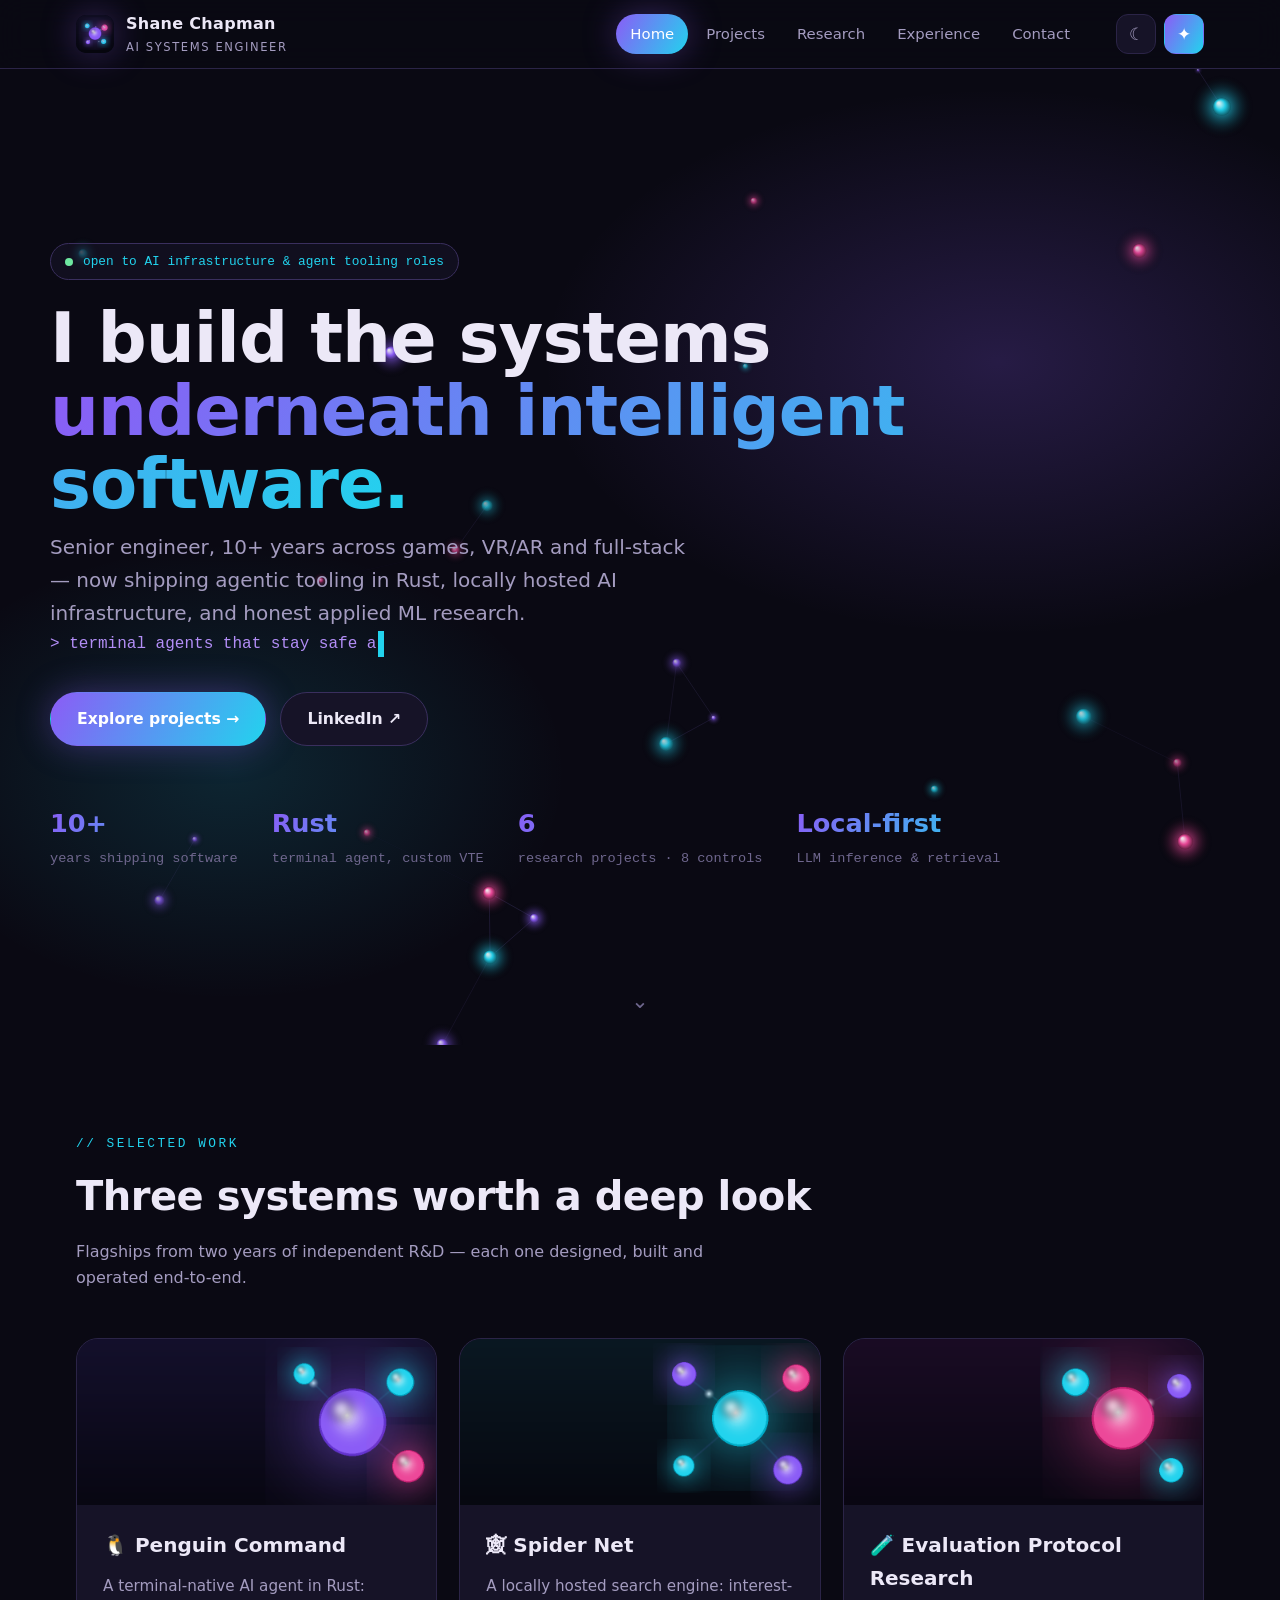
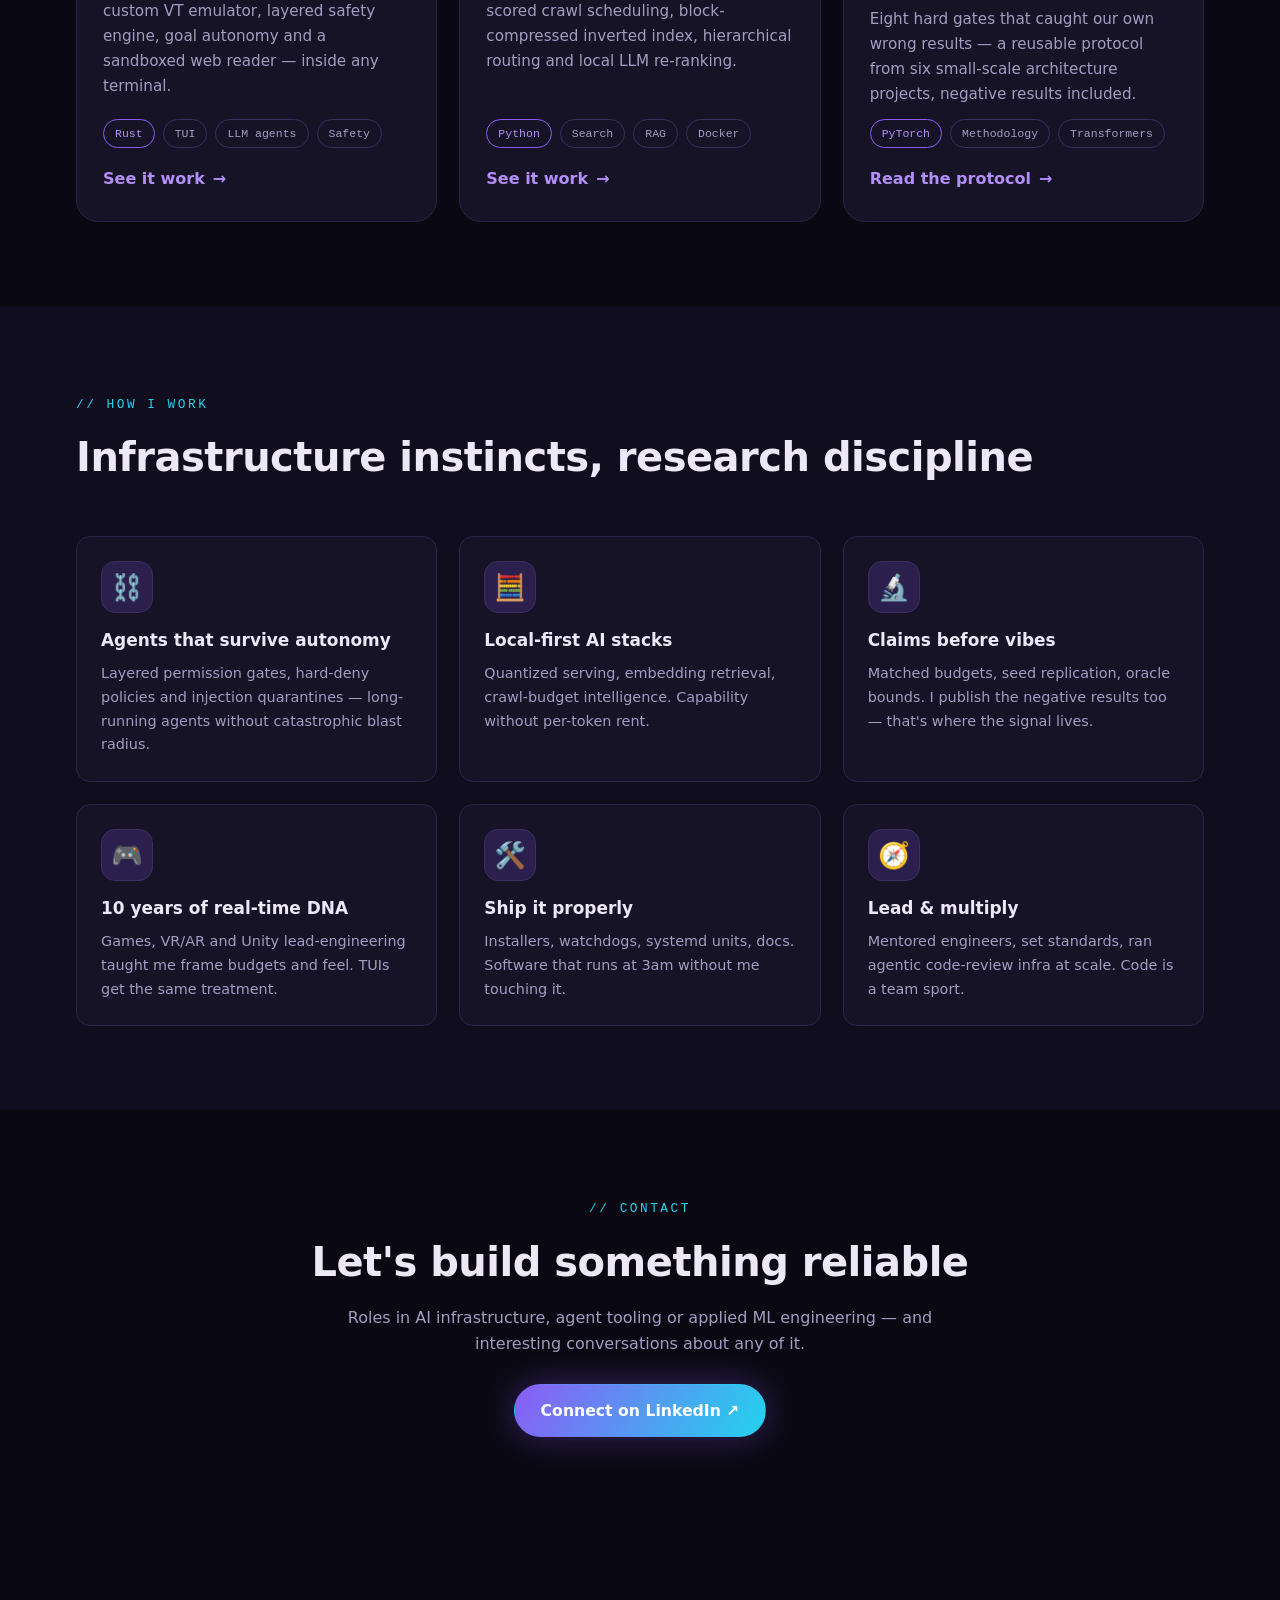
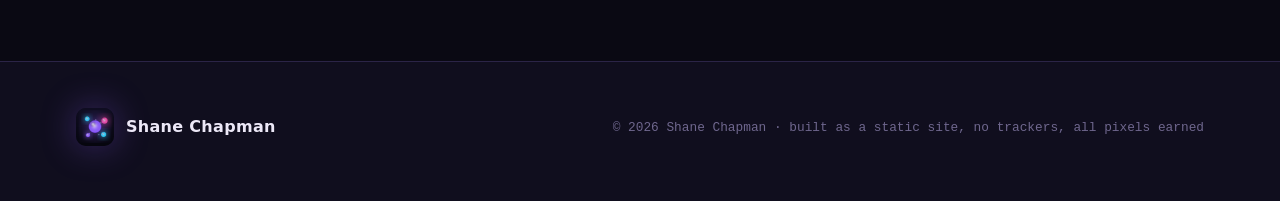
==== index.html @ 0511ca43 "Portfolio site: neuron-web design, demo GIFs, downloadable papers" ====
<!DOCTYPE html>
<html lang="en" data-theme="dark">
<head>
<meta charset="UTF-8">
<meta name="viewport" content="width=device-width, initial-scale=1.0">
<title>Shane Chapman — AI Systems Engineer</title>
<meta name="description" content="Systems engineer at the intersection of infrastructure and applied AI. Terminal agents in Rust, locally hosted search, transformer architecture research.">
<meta property="og:title" content="Shane Chapman — AI Systems Engineer">
<meta property="og:description" content="Agentic tooling · local LLM infrastructure · applied ML research. 10+ years across games, VR/AR, full-stack and ML.">
<meta property="og:image" content="assets/img/og-image.png">
<meta property="og:type" content="website">
<link rel="icon" href="assets/img/favicon-32.png" sizes="32">
<link rel="apple-touch-icon" href="assets/img/favicon-180.png">
<link rel="stylesheet" href="assets/css/style.css">
</head>
<body>
<header class="site-head">
  <nav class="wrap nav" aria-label="Main">
    <a class="brand" href="index.html"><img src="assets/img/logo-master.png" alt="Logo — neuron web"><span>Shane Chapman<small>AI Systems Engineer</small></span></a>
    <button class="icon-btn burger" id="burger" aria-label="Menu">☰</button>
    <div class="nav-links" id="nav-links">
      <a href="index.html" class="active">Home</a>
      <a href="projects/index.html">Projects</a>
      <a href="research.html">Research</a>
      <a href="experience.html">Experience</a>
      <a href="#contact">Contact</a>
    </div>
    <div class="nav-ctrls">
      <button class="icon-btn" id="theme-toggle" aria-label="Toggle light/dark theme"><span class="tip">Switch mode</span></button>
      <button class="icon-btn on" id="motion-toggle" aria-label="Toggle animations" aria-pressed="true">✦<span class="tip">Animations ON — click to disable</span></button>
    </div>
  </nav>
</header>

<section class="hero">
  <canvas id="neural-canvas" aria-hidden="true"></canvas>
  <div class="hero-fallback" aria-hidden="true"></div>
  <div class="wrap hero-inner">
    <span class="kicker"><i class="dot"></i> open to AI infrastructure &amp; agent tooling roles</span>
    <h1 class="hero-title">I build the systems<br><span class="grad-text">underneath intelligent software.</span></h1>
    <p class="hero-sub">Senior engineer, 10+ years across games, VR/AR and full-stack — now shipping agentic tooling in Rust, locally hosted AI infrastructure, and honest applied ML research.</p>
    <p class="typed-wrap">&gt; <span id="typed" data-words='["terminal agents that stay safe autonomously","search engines with crawl-budget intelligence","transformer claims that survive 8 evaluation gates","LLM stacks that run on your own metal"]'></span><i class="cursor-blink">&nbsp;</i></p>
    <div class="hero-ctas">
      <a class="btn primary" href="projects/index.html">Explore projects →</a>
      <a class="btn" href="https://www.linkedin.com/in/shane-chapman-ai" target="_blank" rel="noopener">LinkedIn ↗</a>
    </div>
    <div class="stat-row">
      <div class="stat"><b>10+</b><span>years shipping software</span></div>
      <div class="stat"><b>Rust</b><span>terminal agent, custom VTE</span></div>
      <div class="stat"><b>6</b><span>research projects · 8 controls</span></div>
      <div class="stat"><b>Local-first</b><span>LLM inference &amp; retrieval</span></div>
    </div>
  </div>
  <div class="scroll-hint" aria-hidden="true">⌄</div>
</section>

<section id="featured">
  <div class="wrap">
    <div class="sec-head reveal">
      <span class="eyebrow">// selected work</span>
      <h2>Three systems worth a deep look</h2>
      <p>Flagships from two years of independent R&amp;D — each one designed, built and operated end-to-end.</p>
    </div>
    <div class="grid g3">
      <a class="card reveal" href="projects/penguin-command.html" data-tilt style="color:inherit;text-decoration:none">
        <div class="thumb"><img src="assets/img/card-penguin.png" alt="Penguin Command artwork"></div>
        <div class="body">
          <h3>🐧 Penguin Command</h3>
          <p>A terminal-native AI agent in Rust: custom VT emulator, layered safety engine, goal autonomy and a sandboxed web reader — inside any terminal.</p>
          <div class="chips"><span class="chip hot">Rust</span><span class="chip">TUI</span><span class="chip">LLM agents</span><span class="chip">Safety</span></div>
          <span class="go">See it work <span class="arr">→</span></span>
        </div>
      </a>
      <a class="card reveal d1" href="projects/spider-net.html" data-tilt style="color:inherit;text-decoration:none">
        <div class="thumb"><img src="assets/img/card-spider.png" alt="Spider Net artwork"></div>
        <div class="body">
          <h3>🕸 Spider Net</h3>
          <p>A locally hosted search engine: interest-scored crawl scheduling, block-compressed inverted index, hierarchical routing and local LLM re-ranking.</p>
          <div class="chips"><span class="chip hot">Python</span><span class="chip">Search</span><span class="chip">RAG</span><span class="chip">Docker</span></div>
          <span class="go">See it work <span class="arr">→</span></span>
        </div>
      </a>
      <a class="card reveal d2" href="research.html" data-tilt style="color:inherit;text-decoration:none">
        <div class="thumb"><img src="assets/img/card-research.png" alt="Research artwork"></div>
        <div class="body">
          <h3>🧪 Evaluation Protocol Research</h3>
          <p>Eight hard gates that caught our own wrong results — a reusable protocol from six small-scale architecture projects, negative results included.</p>
          <div class="chips"><span class="chip hot">PyTorch</span><span class="chip">Methodology</span><span class="chip">Transformers</span></div>
          <span class="go">Read the protocol <span class="arr">→</span></span>
        </div>
      </a>
    </div>
  </div>
</section>

<section id="craft" style="background:var(--bg2)">
  <div class="wrap">
    <div class="sec-head reveal">
      <span class="eyebrow">// how I work</span>
      <h2>Infrastructure instincts, research discipline</h2>
    </div>
    <div class="grid g3">
      <div class="feat reveal"><div class="ic">⛓️</div><h3>Agents that survive autonomy</h3><p>Layered permission gates, hard-deny policies and injection quarantines — long-running agents without catastrophic blast radius.</p></div>
      <div class="feat reveal d1"><div class="ic">🧮</div><h3>Local-first AI stacks</h3><p>Quantized serving, embedding retrieval, crawl-budget intelligence. Capability without per-token rent.</p></div>
      <div class="feat reveal d2"><div class="ic">🔬</div><h3>Claims before vibes</h3><p>Matched budgets, seed replication, oracle bounds. I publish the negative results too — that's where the signal lives.</p></div>
      <div class="feat reveal"><div class="ic">🎮</div><h3>10 years of real-time DNA</h3><p>Games, VR/AR and Unity lead-engineering taught me frame budgets and feel. TUIs get the same treatment.</p></div>
      <div class="feat reveal d1"><div class="ic">🛠️</div><h3>Ship it properly</h3><p>Installers, watchdogs, systemd units, docs. Software that runs at 3am without me touching it.</p></div>
      <div class="feat reveal d2"><div class="ic">🧭</div><h3>Lead &amp; multiply</h3><p>Mentored engineers, set standards, ran agentic code-review infra at scale. Code is a team sport.</p></div>
    </div>
  </div>
</section>

<section id="contact">
  <div class="wrap" style="text-align:center;padding-bottom:100px">
    <div class="sec-head reveal" style="margin-bottom:26px">
      <span class="eyebrow">// contact</span>
      <h2>Let's build something reliable</h2>
      <p style="margin-left:auto;margin-right:auto">Roles in AI infrastructure, agent tooling or applied ML engineering — and interesting conversations about any of it.</p>
    </div>
    <a class="btn primary reveal d1" href="https://www.linkedin.com/in/shane-chapman-ai" target="_blank" rel="noopener">Connect on LinkedIn ↗</a>
  </div>
</section>

<footer class="site-foot">
  <div class="wrap foot-grid">
    <a class="brand" href="index.html"><img src="assets/img/logo-master.png" alt="" width="30" height="30"><span>Shane Chapman</span></a>
    <span class="mono">© <span data-year></span> Shane Chapman · built as a static site, no trackers, all pixels earned</span>
  </div>
</footer>

<script src="assets/js/neural.js"></script>
<script src="assets/js/main.js"></script>
</body>
</html>
---- assets/css/style.css ----
/* ============ Shane Chapman — portfolio design system ============ */
:root{
  --bg:#0a0913; --bg2:#100e1e; --panel:#161327; --panel2:#1d1834;
  --line:#2b2447; --line2:#3a2f5e;
  --ink:#ece8f7; --ink-dim:#a49cc0; --ink-faint:#6f678e;
  --violet:#8b5cf6; --violet-2:#b38ef7; --cyan:#22d3ee; --pink:#ec4899;
  --green:#6ee7a0; --yellow:#f5d76e; --red:#ff7b72;
  --grad:linear-gradient(120deg,var(--violet),var(--cyan));
  --shadow:0 18px 50px -18px rgba(8,4,24,.9);
  --glow:0 0 34px rgba(139,92,246,.35);
  --r-lg:22px; --r-md:14px; --r-sm:9px;
  --nav-h:68px;
  --font-ui:"Segoe UI Variable Display","Segoe UI",system-ui,-apple-system,"Noto Sans",sans-serif;
  --font-mono:"Hack","Adwaita Mono",ui-monospace,"Cascadia Mono",monospace;
}
[data-theme="light"]{
  --bg:#f4f2fb; --bg2:#ece8f9; --panel:#ffffff; --panel2:#f3f0fc;
  --line:#ddd6ef; --line2:#c9bfe8;
  --ink:#1d1733; --ink-dim:#5a5178; --ink-faint:#8b82ab;
  --shadow:0 18px 44px -20px rgba(60,30,120,.28);
}
*{box-sizing:border-box;margin:0;padding:0}
html{scroll-behavior:smooth}
body{background:var(--bg);color:var(--ink);font-family:var(--font-ui);line-height:1.65;overflow-x:hidden}
::selection{background:var(--violet);color:#fff}
a{color:var(--violet-2);text-decoration:none}
a:hover{text-decoration:underline}
img{max-width:100%;display:block}
code,pre,.mono{font-family:var(--font-mono)}
.wrap{max-width:1180px;margin:0 auto;padding:0 26px}

/* ---------- header ---------- */
.site-head{position:sticky;top:0;z-index:50;backdrop-filter:blur(14px);
  background:color-mix(in srgb,var(--bg) 78%,transparent);border-bottom:1px solid var(--line)}
.nav{display:flex;align-items:center;gap:22px;height:var(--nav-h)}
.brand{display:flex;align-items:center;gap:12px;font-weight:700;color:var(--ink);letter-spacing:.3px}
.brand:hover{text-decoration:none}
.brand img{width:38px;height:38px;border-radius:10px;box-shadow:var(--glow)}
.brand small{display:block;font-weight:400;font-size:.72rem;color:var(--ink-dim);letter-spacing:1.6px;text-transform:uppercase}
.nav-links{display:flex;gap:4px;margin-left:auto;align-items:center}
.nav-links a{color:var(--ink-dim);padding:8px 14px;border-radius:999px;font-size:.93rem;font-weight:500;transition:.2s}
.nav-links a:hover{color:var(--ink);background:var(--panel2);text-decoration:none}
.nav-links a.active{color:#fff;background:var(--grad);box-shadow:var(--glow)}
[data-theme="light"] .nav-links a.active{color:#fff}
.nav-ctrls{display:flex;gap:8px;align-items:center;margin-left:10px}
.icon-btn{width:40px;height:40px;border-radius:12px;border:1px solid var(--line);background:var(--panel);
  color:var(--ink-dim);cursor:pointer;display:grid;place-items:center;font-size:1.05rem;transition:.2s;position:relative}
.icon-btn:hover{color:var(--ink);border-color:var(--violet);transform:translateY(-1px)}
.icon-btn.on{color:#fff;background:var(--grad);border-color:transparent}
.icon-btn .tip{position:absolute;top:calc(100% + 8px);right:0;white-space:nowrap;background:var(--panel2);
  border:1px solid var(--line);color:var(--ink-dim);font-size:.72rem;padding:5px 9px;border-radius:8px;opacity:0;
  pointer-events:none;transition:.2s;font-family:var(--font-mono)}
.icon-btn:hover .tip{opacity:1}
.burger{display:none}

/* ---------- hero ---------- */
.hero{position:relative;min-height:calc(100vh - var(--nav-h));display:flex;align-items:center;isolation:isolate}
#neural-canvas{position:absolute;inset:0;width:100%;height:100%;z-index:-2}
.hero-fallback{position:absolute;inset:0;z-index:-3;background:
  radial-gradient(700px 420px at 78% 30%,rgba(139,92,246,.22),transparent 65%),
  radial-gradient(560px 380px at 18% 72%,rgba(34,211,238,.14),transparent 60%),var(--bg)}
.hero-inner{padding:90px 0}
.kicker{display:inline-flex;gap:10px;align-items:center;font-family:var(--font-mono);font-size:.8rem;
  color:var(--cyan);border:1px solid var(--line2);padding:7px 14px;border-radius:999px;background:color-mix(in srgb,var(--panel) 60%,transparent)}
.kicker .dot{width:8px;height:8px;border-radius:50%;background:var(--green);animation:pulse 2s infinite}
h1.hero-title{font-size:clamp(2.4rem,6vw,4.3rem);line-height:1.06;margin:22px 0 10px;font-weight:800;letter-spacing:-1px}
.grad-text{background:var(--grad);-webkit-background-clip:text;background-clip:text;color:transparent}
.hero-sub{font-size:clamp(1rem,2vw,1.25rem);color:var(--ink-dim);max-width:640px;margin-top:8px}
.typed-wrap{font-family:var(--font-mono);color:var(--violet-2);min-height:1.7em;display:inline-block}
.cursor-blink{display:inline-block;width:.58ch;background:var(--cyan);animation:blink 1s steps(1) infinite;margin-left:2px}
.hero-ctas{display:flex;gap:14px;margin-top:34px;flex-wrap:wrap}
.btn{display:inline-flex;align-items:center;gap:10px;padding:13px 26px;border-radius:999px;font-weight:600;
  font-size:.98rem;border:1px solid var(--line2);color:var(--ink);background:var(--panel);transition:.22s;cursor:pointer}
.btn:hover{transform:translateY(-2px);border-color:var(--violet);text-decoration:none;box-shadow:var(--shadow)}
.btn.primary{background:var(--grad);color:#fff;border-color:transparent;box-shadow:var(--glow)}
.btn.primary:hover{filter:brightness(1.12)}
.stat-row{display:flex;gap:34px;margin-top:56px;flex-wrap:wrap}
.stat b{font-size:1.6rem;display:block;background:var(--grad);-webkit-background-clip:text;background-clip:text;color:transparent}
.stat span{color:var(--ink-faint);font-size:.85rem;font-family:var(--font-mono)}
.scroll-hint{position:absolute;bottom:26px;left:50%;transform:translateX(-50%);color:var(--ink-faint);
  font-size:1.3rem;animation:bob 2.2s ease-in-out infinite}

/* ---------- sections ---------- */
section{padding:84px 0}
.sec-head{margin-bottom:46px}
.sec-head .eyebrow{font-family:var(--font-mono);color:var(--cyan);font-size:.8rem;letter-spacing:2.5px;text-transform:uppercase}
.sec-head h2{font-size:clamp(1.7rem,3.6vw,2.5rem);margin-top:8px;letter-spacing:-.5px}
.sec-head p{color:var(--ink-dim);max-width:640px;margin-top:10px}

/* ---------- cards ---------- */
.grid{display:grid;gap:22px}
.g3{grid-template-columns:repeat(auto-fit,minmax(300px,1fr))}
.g2{grid-template-columns:repeat(auto-fit,minmax(420px,1fr))}
.card{background:var(--panel);border:1px solid var(--line);border-radius:var(--r-lg);overflow:hidden;
  transition:transform .25s,box-shadow .25s,border-color .25s;display:flex;flex-direction:column}
.card:hover{border-color:var(--violet)}
.card .thumb{aspect-ratio:16/7.4;overflow:hidden;position:relative}
.card .thumb img{width:100%;height:100%;object-fit:cover;transition:transform .5s}
.card:hover .thumb img{transform:scale(1.05)}
.card .body{padding:24px 26px 28px;display:flex;flex-direction:column;gap:12px;flex:1}
.card h3{font-size:1.25rem}
.card p{color:var(--ink-dim);font-size:.95rem;flex:1}
.chips{display:flex;gap:8px;flex-wrap:wrap}
.chip{font-family:var(--font-mono);font-size:.72rem;padding:4px 11px;border-radius:999px;
  border:1px solid var(--line2);color:var(--ink-dim)}
.chip.hot{border-color:var(--violet);color:var(--violet-2)}
.card .go{margin-top:6px;font-weight:600;color:var(--violet-2);display:inline-flex;gap:8px;align-items:center}
.card .go .arr{transition:.25s}.card:hover .go .arr{transform:translateX(5px)}

/* ---------- feature tiles ---------- */
.feat{background:var(--panel);border:1px solid var(--line);border-radius:var(--r-md);padding:24px;transition:.25s}
.feat:hover{transform:translateY(-4px);border-color:var(--violet);box-shadow:var(--shadow)}
.feat .ic{font-size:1.6rem;width:52px;height:52px;border-radius:14px;display:grid;place-items:center;
  background:color-mix(in srgb,var(--violet) 18%,transparent);border:1px solid var(--line2);margin-bottom:14px}
.feat h3{font-size:1.06rem;margin-bottom:7px}
.feat p{color:var(--ink-dim);font-size:.9rem}

/* ---------- gif figure ---------- */
.giffig{border:1px solid var(--line);border-radius:var(--r-md);overflow:hidden;background:#0d0b18;box-shadow:var(--shadow)}
.giffig .bar{display:flex;gap:7px;padding:11px 14px;background:var(--panel2);align-items:center;border-bottom:1px solid var(--line)}
.giffig .bar i{width:11px;height:11px;border-radius:50%;display:block}
.giffig .bar span{margin-left:8px;font-family:var(--font-mono);font-size:.76rem;color:var(--ink-faint)}
.giffig img{width:100%;display:block}

/* ---------- tables / code ---------- */
.tbl{width:100%;border-collapse:collapse;font-size:.92rem}
.tbl th{font-family:var(--font-mono);font-size:.76rem;text-transform:uppercase;letter-spacing:1.4px;color:var(--cyan);
  text-align:left;padding:12px 14px;border-bottom:1px solid var(--line2)}
.tbl td{padding:13px 14px;border-bottom:1px solid var(--line);color:var(--ink-dim);vertical-align:top}
.tbl tr:hover td{background:color-mix(in srgb,var(--panel2) 60%,transparent);color:var(--ink)}
.tbl td:first-child{color:var(--violet-2);font-weight:600;white-space:nowrap}
.codeblock{background:#0d0b18;border:1px solid var(--line);border-radius:var(--r-md);padding:20px 24px;
  font-size:.84rem;line-height:1.75;color:#c9c2e4;overflow-x:auto;white-space:pre}
[data-theme="light"] .codeblock{background:#161327}
.codeblock .cm{color:#6f678e}.codeblock .k{color:var(--violet-2)}.codeblock .s{color:var(--green)}

/* ---------- timeline ---------- */
.timeline{position:relative;margin-left:14px}
.timeline::before{content:"";position:absolute;left:-1px;top:6px;bottom:6px;width:2px;background:linear-gradient(var(--violet),var(--cyan))}
.tl-item{position:relative;padding:0 0 44px 38px}
.tl-item::before{content:"";position:absolute;left:-7.5px;top:6px;width:15px;height:15px;border-radius:50%;
  background:var(--bg);border:3px solid var(--violet);box-shadow:0 0 0 4px color-mix(in srgb,var(--violet) 22%,transparent)}
.tl-item .when{font-family:var(--font-mono);font-size:.78rem;color:var(--cyan)}
.tl-item h3{font-size:1.15rem;margin:3px 0}
.tl-item .where{color:var(--ink-faint);font-size:.9rem;margin-bottom:8px}
.tl-item p{color:var(--ink-dim);font-size:.95rem;max-width:760px}

/* ---------- skill matrix ---------- */
.skill-grid{display:grid;gap:16px;grid-template-columns:repeat(auto-fit,minmax(250px,1fr))}
.skill-box{background:var(--panel);border:1px solid var(--line);border-radius:var(--r-md);padding:20px 22px}
.skill-box h4{font-family:var(--font-mono);font-size:.78rem;color:var(--cyan);letter-spacing:1.6px;
  text-transform:uppercase;margin-bottom:12px}

/* ---------- figure gallery / lightbox ---------- */
.fig-grid{display:grid;gap:18px;grid-template-columns:repeat(auto-fill,minmax(300px,1fr))}
.fig-card{background:var(--panel);border:1px solid var(--line);border-radius:var(--r-md);overflow:hidden;cursor:zoom-in;transition:.25s}
.fig-card:hover{border-color:var(--cyan);transform:translateY(-3px)}
.fig-card img{width:100%;aspect-ratio:4/3;object-fit:cover;background:#fff}
.fig-card figcaption{padding:12px 16px;font-size:.84rem;color:var(--ink-dim)}
.lightbox{position:fixed;inset:0;background:rgba(5,3,14,.92);z-index:100;display:none;place-items:center;padding:4vh 4vw;cursor:zoom-out}
.lightbox.open{display:grid}
.lightbox img{max-width:100%;max-height:92vh;border-radius:10px;box-shadow:var(--shadow)}

/* ---------- toast ---------- */
#toast-zone{position:fixed;bottom:24px;left:50%;transform:translateX(-50%);z-index:120;display:flex;flex-direction:column;gap:10px;align-items:center}
.toast{background:var(--panel2);border:1px solid var(--violet);color:var(--ink);padding:13px 22px;border-radius:999px;
  box-shadow:var(--shadow),var(--glow);font-size:.9rem;display:flex;gap:14px;align-items:center;animation:toast-in .35s}
.toast button{background:none;border:1px solid var(--line2);color:var(--ink-dim);border-radius:999px;padding:3px 12px;cursor:pointer;font-size:.78rem}
.toast button:hover{color:var(--ink);border-color:var(--violet)}

/* ---------- footer ---------- */
.site-foot{border-top:1px solid var(--line);padding:46px 0 56px;margin-top:40px;background:var(--bg2)}
.foot-grid{display:flex;justify-content:space-between;gap:30px;flex-wrap:wrap;align-items:center}
.site-foot .mono{color:var(--ink-faint);font-size:.8rem}

/* ---------- reveal & motion gating ---------- */
.reveal{opacity:0;transform:translateY(26px);transition:opacity .7s ease,transform .7s ease}
.reveal.in{opacity:1;transform:none}
.reveal.d1{transition-delay:.12s}.reveal.d2{transition-delay:.24s}.reveal.d3{transition-delay:.36s}

/* when motion is off: kill every animation/transition, show final states */
body.no-motion *,body.no-motion *::before,body.no-motion *::after{animation:none!important;transition:none!important}
body.no-motion .reveal{opacity:1;transform:none}
body.no-motion #neural-canvas{display:none}
@media (prefers-reduced-motion:reduce){
  *,*::before,*::after{animation-duration:.01ms!important;transition-duration:.01ms!important}
  .reveal{opacity:1;transform:none}
}

/* ---------- keyframes ---------- */
@keyframes pulse{0%,100%{box-shadow:0 0 0 0 rgba(110,231,160,.5)}50%{box-shadow:0 0 0 7px transparent}}
@keyframes blink{50%{opacity:0}}
@keyframes bob{0%,100%{transform:translate(-50%,0)}50%{transform:translate(-50%,9px)}}
@keyframes toast-in{from{opacity:0;transform:translateY(14px)}to{opacity:1;transform:none}}
@keyframes floaty{0%,100%{transform:translateY(0)}50%{transform:translateY(-12px)}}
.floaty{animation:floaty 6s ease-in-out infinite}

/* ---------- misc page bits ---------- */
.page-hero{padding:74px 0 30px;position:relative}
.page-hero .eyebrow{font-family:var(--font-mono);color:var(--cyan);letter-spacing:2.5px;font-size:.8rem;text-transform:uppercase}
.page-hero h1{font-size:clamp(2rem,4.6vw,3.1rem);margin:10px 0 12px;letter-spacing:-1px}
.page-hero p{color:var(--ink-dim);max-width:700px;font-size:1.05rem}
.breadcrumbs{font-family:var(--font-mono);font-size:.8rem;color:var(--ink-faint);margin-bottom:26px}
.breadcrumbs a{color:var(--ink-faint)} .breadcrumbs a:hover{color:var(--violet-2)}
.two-col{display:grid;gap:40px;grid-template-columns:1.15fr .85fr;align-items:start}
.stack-lg{display:flex;flex-direction:column;gap:46px}
.callout{border-left:3px solid var(--violet);background:var(--panel);padding:18px 22px;border-radius:0 var(--r-md) var(--r-md) 0;color:var(--ink-dim)}
.callout b{color:var(--ink)}
.kbd{font-family:var(--font-mono);font-size:.78em;background:var(--panel2);border:1px solid var(--line2);
  border-bottom-width:2px;border-radius:6px;padding:2px 7px;color:var(--violet-2)}

/* ---------- responsive ---------- */
@media (max-width:900px){
  .nav-links{position:fixed;inset:var(--nav-h) 0 auto 0;background:var(--bg2);flex-direction:column;
    padding:18px;border-bottom:1px solid var(--line);display:none}
  .nav-links.open{display:flex}
  .nav-links a{width:100%;text-align:center;padding:13px}
  .burger{display:grid}
  .two-col{grid-template-columns:1fr}
  .g2{grid-template-columns:1fr}
  .stat-row{gap:22px}
}

@media (max-width:520px){
  .brand small{display:none}
  .brand span{font-size:.95rem}
  .hero-inner{padding:60px 0}
}
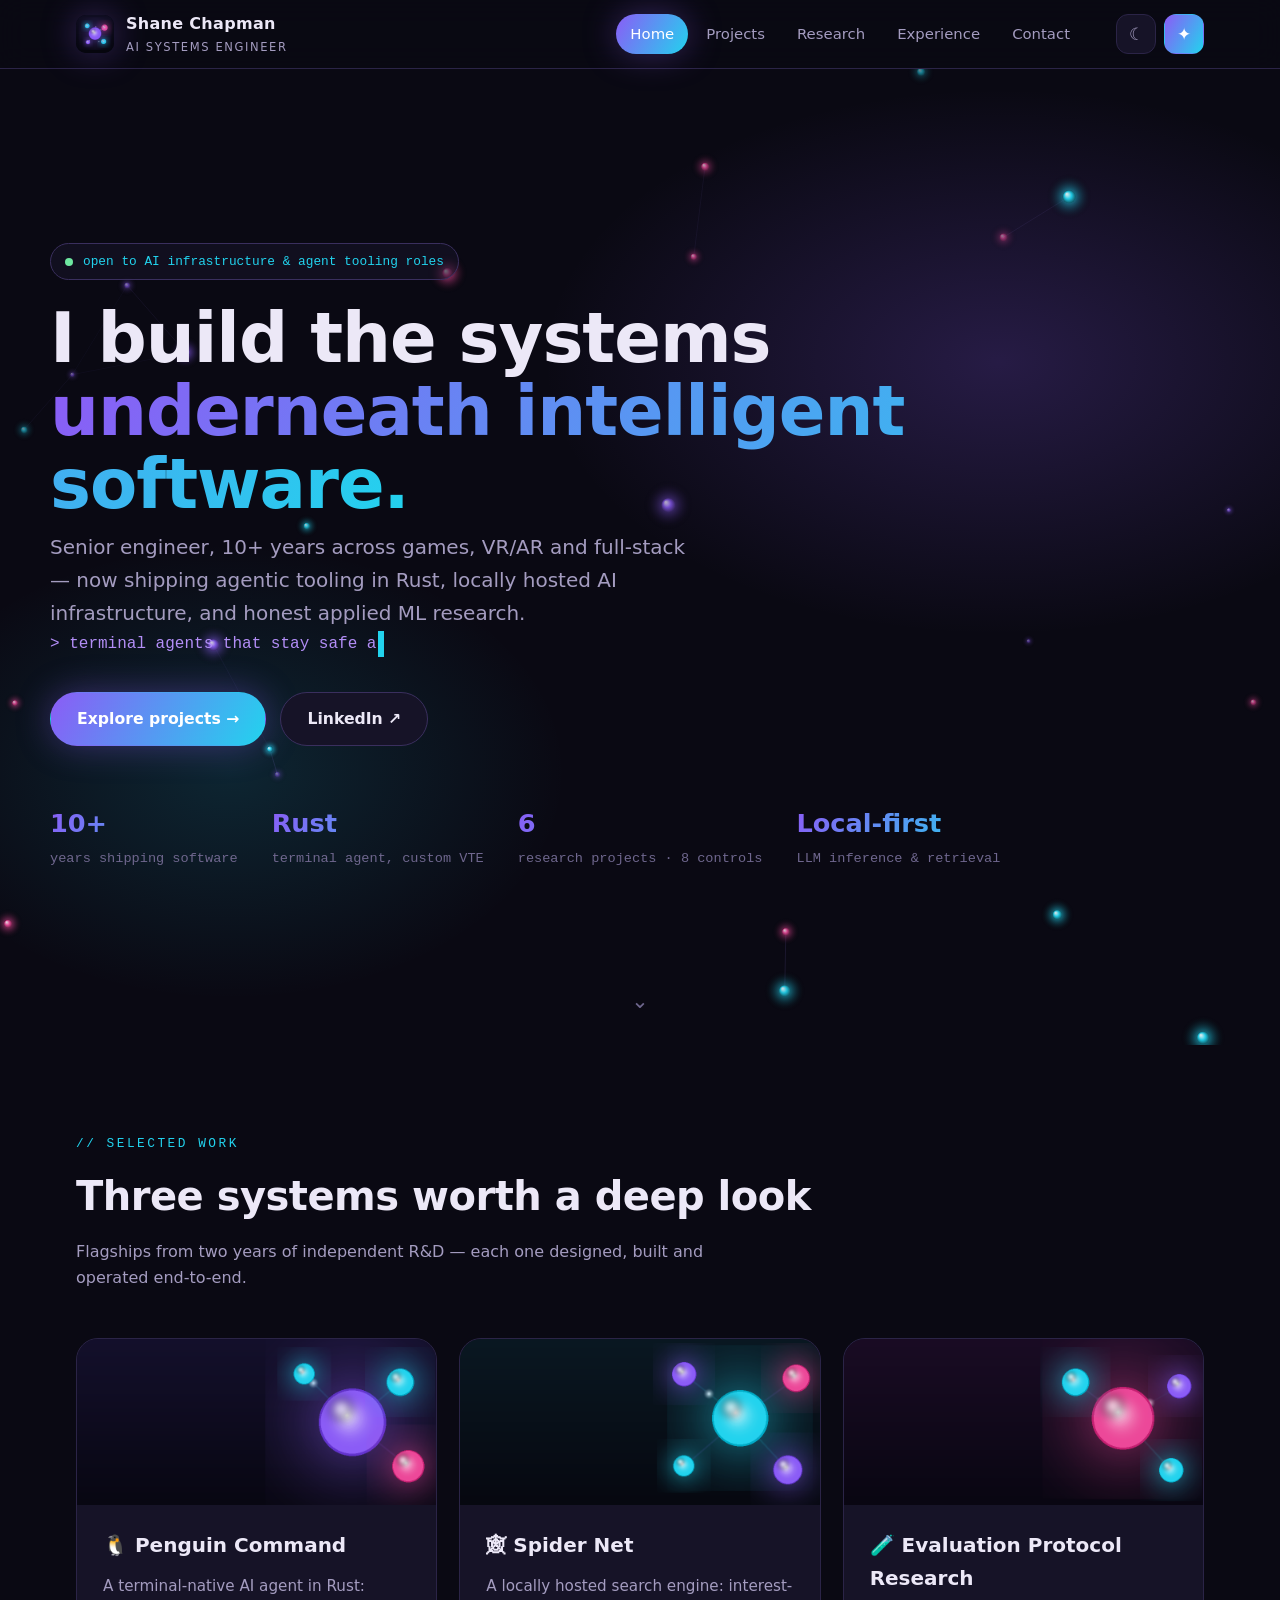
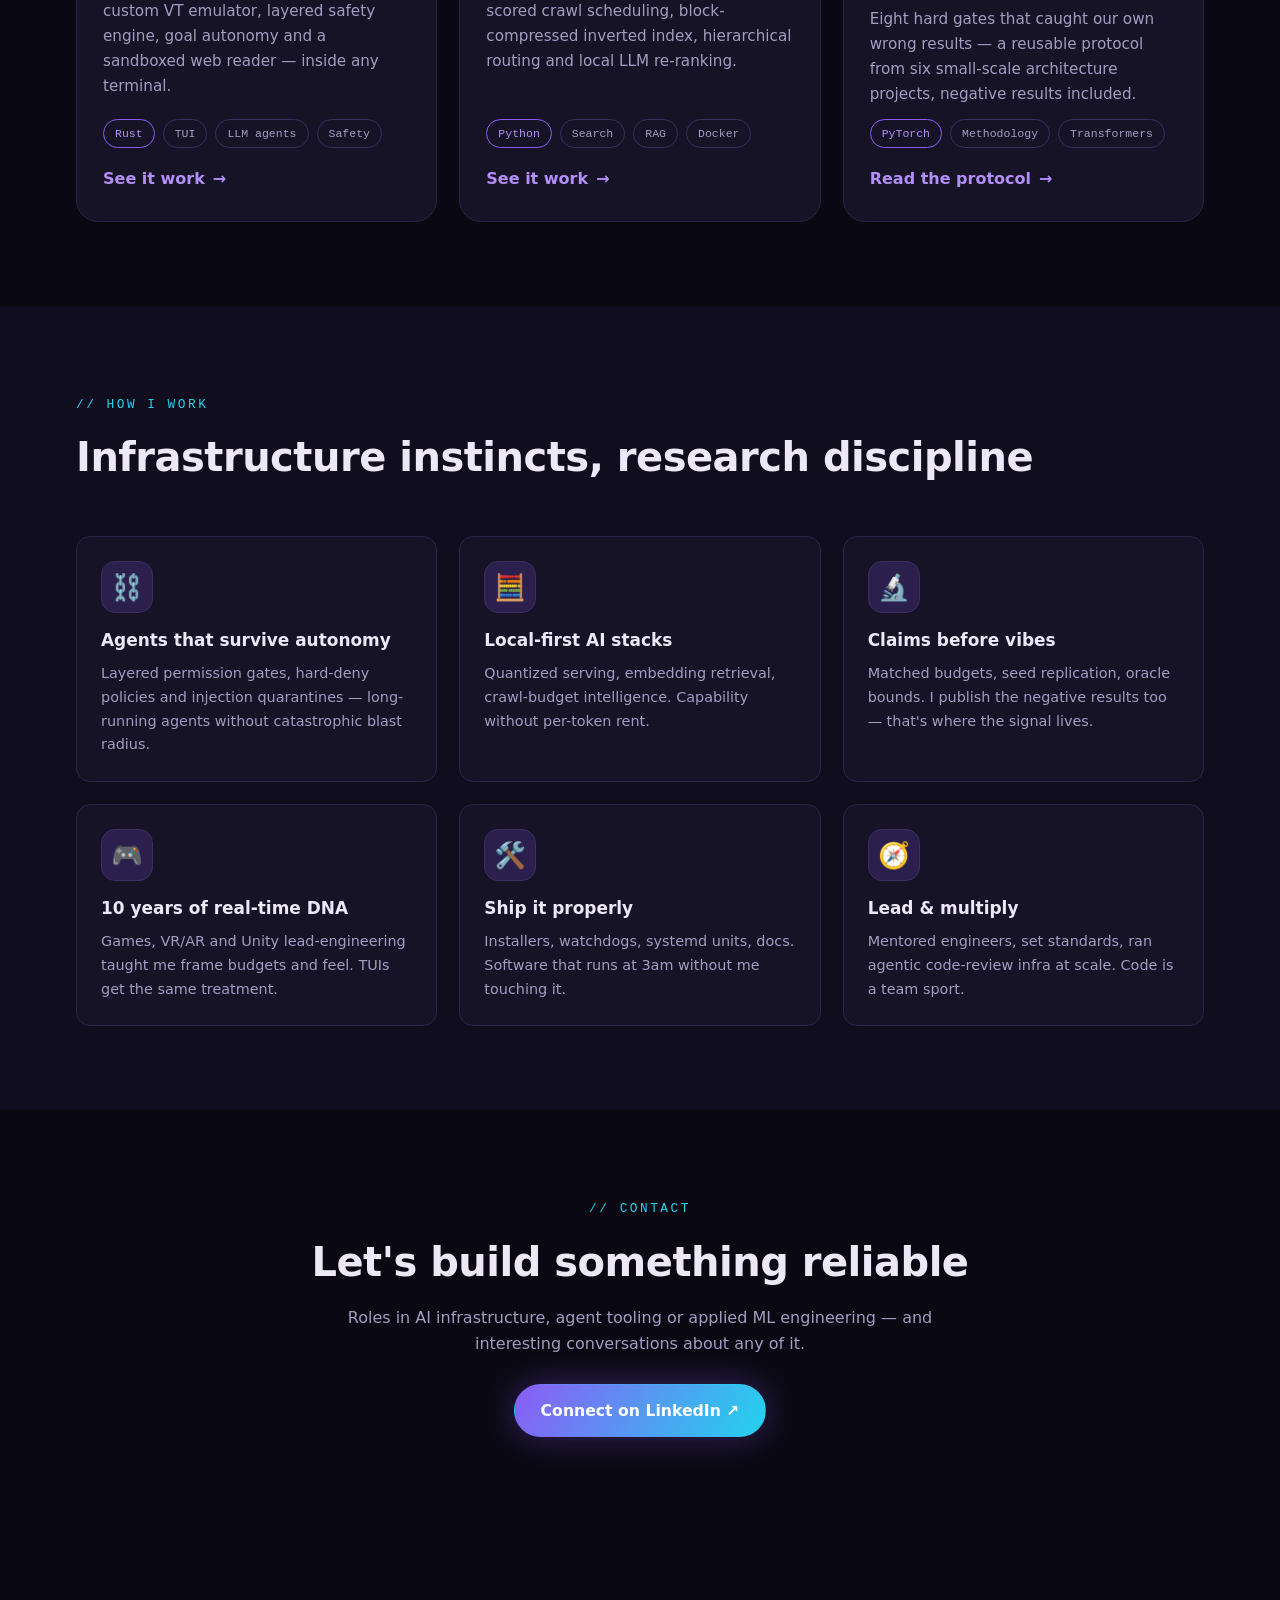
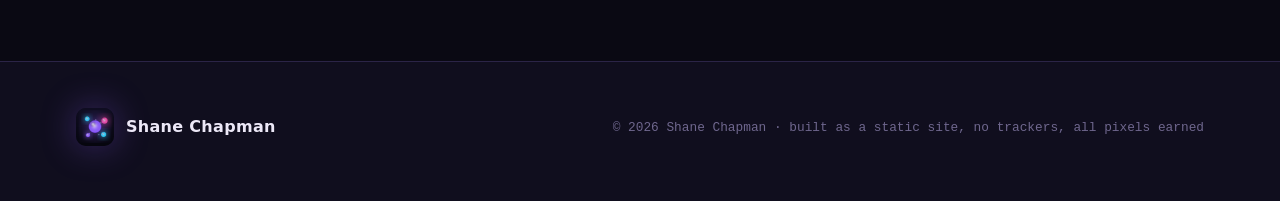
==== commit 582f5d53: "Interactive detail modals for craft cards and research controls; fix spider-flow GIF label overflow" ====
--- a/index.html
+++ b/index.html
@@ -100,15 +100,45 @@
       <h2>Infrastructure instincts, research discipline</h2>
     </div>
     <div class="grid g3">
-      <div class="feat reveal"><div class="ic">⛓️</div><h3>Agents that survive autonomy</h3><p>Layered permission gates, hard-deny policies and injection quarantines — long-running agents without catastrophic blast radius.</p></div>
-      <div class="feat reveal d1"><div class="ic">🧮</div><h3>Local-first AI stacks</h3><p>Quantized serving, embedding retrieval, crawl-budget intelligence. Capability without per-token rent.</p></div>
-      <div class="feat reveal d2"><div class="ic">🔬</div><h3>Claims before vibes</h3><p>Matched budgets, seed replication, oracle bounds. I publish the negative results too — that's where the signal lives.</p></div>
-      <div class="feat reveal"><div class="ic">🎮</div><h3>10 years of real-time DNA</h3><p>Games, VR/AR and Unity lead-engineering taught me frame budgets and feel. TUIs get the same treatment.</p></div>
-      <div class="feat reveal d1"><div class="ic">🛠️</div><h3>Ship it properly</h3><p>Installers, watchdogs, systemd units, docs. Software that runs at 3am without me touching it.</p></div>
-      <div class="feat reveal d2"><div class="ic">🧭</div><h3>Lead &amp; multiply</h3><p>Mentored engineers, set standards, ran agentic code-review infra at scale. Code is a team sport.</p></div>
+      <div class="feat reveal" data-detail="d-agents" data-kicker="// deep dive" data-title="Agents that survive autonomy"><div class="ic">⛓️</div><h3>Agents that survive autonomy</h3><p>Layered permission gates, hard-deny policies and injection quarantines — long-running agents without catastrophic blast radius.</p></div>
+      <div class="feat reveal d1" data-detail="d-local" data-kicker="// deep dive" data-title="Local-first AI stacks"><div class="ic">🧮</div><h3>Local-first AI stacks</h3><p>Quantized serving, embedding retrieval, crawl-budget intelligence. Capability without per-token rent.</p></div>
+      <div class="feat reveal d2" data-detail="d-claims" data-kicker="// deep dive" data-title="Claims before vibes"><div class="ic">🔬</div><h3>Claims before vibes</h3><p>Matched budgets, seed replication, oracle bounds. I publish the negative results too — that's where the signal lives.</p></div>
+      <div class="feat reveal" data-detail="d-rt" data-kicker="// deep dive" data-title="Real-time DNA"><div class="ic">🎮</div><h3>10 years of real-time DNA</h3><p>Games, VR/AR and Unity lead-engineering taught me frame budgets and feel. TUIs get the same treatment.</p></div>
+      <div class="feat reveal d1" data-detail="d-ship" data-kicker="// deep dive" data-title="Ship it properly"><div class="ic">🛠️</div><h3>Ship it properly</h3><p>Installers, watchdogs, systemd units, docs. Software that runs at 3am without me touching it.</p></div>
+      <div class="feat reveal d2" data-detail="d-lead" data-kicker="// deep dive" data-title="Lead &amp; multiply"><div class="ic">🧭</div><h3>Lead &amp; multiply</h3><p>Mentored engineers, set standards, ran agentic code-review infra at scale. Code is a team sport.</p></div>
     </div>
   </div>
 </section>
+
+<div hidden>
+  <div id="d-agents"><p>Giving an LLM shell access is easy. Keeping it safe across hour-long autonomous runs is the engineering:</p>
+    <ul><li><b>Hard-deny layer</b> — <code>rm -rf /</code>, raw device writes, fork bombs and fetch-piped-to-shell are never executed, even with approval or YOLO mode.</li>
+    <li><b>Persistent permission rules</b> — Allow once / Always / Never dialogs that survive restarts and can't resurrect a hard-deny.</li>
+    <li><b>Prompt-injection quarantine</b> — web pages are digested by a reader agent holding entirely inert tools; any tool call flags the URL and its content never reaches the main agent.</li></ul>
+    <p>All of this ships in Penguin Command.</p><a class="btn" href="projects/penguin-command.html">See the safety engine →</a></div>
+  <div id="d-local"><p>Two years of building the full local AI stack, top to bottom:</p>
+    <ul><li>Quantized model serving (Unsloth, Ollama, LM Studio, llama.cpp) with latency instrumentation.</li>
+    <li>Embedding search and vector retrieval over real corpora.</li>
+    <li>Crawl-budget intelligence — scoring URLs before fetching them so bandwidth goes where queries live.</li></ul>
+    <p>Spider Net is the flagship: a whole search engine that runs on one machine you own.</p><a class="btn" href="projects/spider-net.html">Explore Spider Net →</a></div>
+  <div id="d-claims"><p>Six architecture projects, each producing results that were plausible, internally consistent — and wrong. None caught by a reviewer or a loss curve.</p>
+    <ul><li>Every headline claim gets matched budgets, seed replication and an oracle bound before it's believed.</li>
+    <li>Two internal headline positives were retracted once the gates ran; both retractions became case studies.</li>
+    <li>The full protocol — eight enforceable gates with numeric rejection thresholds — is published on this site.</li></ul>
+    <a class="btn" href="research.html">Read the eight controls →</a></div>
+  <div id="d-rt"><p>A decade in games and VR before AI: Unity lead engineer taking medical VR to testing-ready, Unreal and C++ training delivery, SDK work on a global game platform.</p>
+    <ul><li>Frame budgets teach you that perceived responsiveness is the feature — my terminal UIs animate at 120Hz-friendly costs and degrade gracefully.</li>
+    <li>Every interactive element on this site has a no-motion fallback for exactly that reason (try the ✦ button).</li></ul></div>
+  <div id="d-ship"><p>The unglamorous 90% is where software either becomes a product or stays a demo:</p>
+    <ul><li>Cross-platform installers (sh + ps1) that bootstrap toolchains and wire shell integration.</li>
+    <li>systemd watchdogs with 30s health loops; Docker pipelines with one-command start/stop/logs.</li>
+    <li>Sessions checkpointed after every step so a crash costs at most one move.</li></ul>
+    <p>Penguin Command and Spider Net both install on a fresh machine in under two minutes.</p></div>
+  <div id="d-lead"><p>Senior roles across three industries taught the same lesson: systems fail where people hand off.</p>
+    <ul><li>Led agentic code-review infrastructure at Racing &amp; Sports — setup, integration and ongoing maintenance at org scale.</li>
+    <li>Set coding standards and ramped new staff as lead Unity developer; mentored engineers on architecture and debugging as a trainer.</li>
+    <li>Presented prototypes to clients and investors — technical work counts twice if nobody can understand it.</li></ul></div>
+</div>
 
 <section id="contact">
   <div class="wrap" style="text-align:center;padding-bottom:100px">
--- a/assets/css/style.css
+++ b/assets/css/style.css
@@ -226,3 +226,26 @@
   .brand span{font-size:.95rem}
   .hero-inner{padding:60px 0}
 }
+
+/* ---------- detail modals ---------- */
+.modal{position:fixed;inset:0;z-index:110;display:none;place-items:center;padding:4vh 5vw;
+  background:rgba(5,3,14,.8);backdrop-filter:blur(6px)}
+.modal.open{display:grid}
+.modal-card{background:var(--panel);border:1px solid var(--violet);border-radius:var(--r-lg);max-width:640px;
+  width:100%;max-height:84vh;overflow:auto;padding:34px 38px;position:relative;box-shadow:var(--shadow),var(--glow);
+  animation:modal-in .28s}
+.modal-card h3{font-size:1.35rem;margin-bottom:6px;padding-right:44px}
+.modal-card .m-kicker{font-family:var(--font-mono);font-size:.74rem;letter-spacing:2px;text-transform:uppercase;color:var(--cyan)}
+.modal-x{position:absolute;top:16px;right:16px;width:36px;height:36px;border-radius:10px;background:var(--panel2);
+  border:1px solid var(--line);color:var(--ink-dim);cursor:pointer;font-size:.95rem;transition:.2s}
+.modal-x:hover{color:var(--ink);border-color:var(--violet)}
+.modal-body{color:var(--ink-dim);font-size:.95rem;margin-top:14px}
+.modal-body p{margin-bottom:10px}
+.modal-body ul{margin:0 0 12px 20px;display:flex;flex-direction:column;gap:7px}
+.modal-body b,.modal-body strong{color:var(--ink)}
+.modal-body code{background:var(--panel2);padding:1px 6px;border-radius:5px;font-size:.85em;color:var(--violet-2)}
+.modal-card .btn{margin-top:8px}
+@keyframes modal-in{from{opacity:0;transform:translateY(18px) scale(.97)}to{opacity:1;transform:none}}
+[data-detail]{cursor:pointer}
+.tbl tbody tr[data-detail]:hover td:first-child{text-decoration:underline dotted var(--violet);text-underline-offset:5px}
+.tbl tbody tr[data-detail] td:last-child::after{content:" ⓘ";color:var(--ink-faint)}
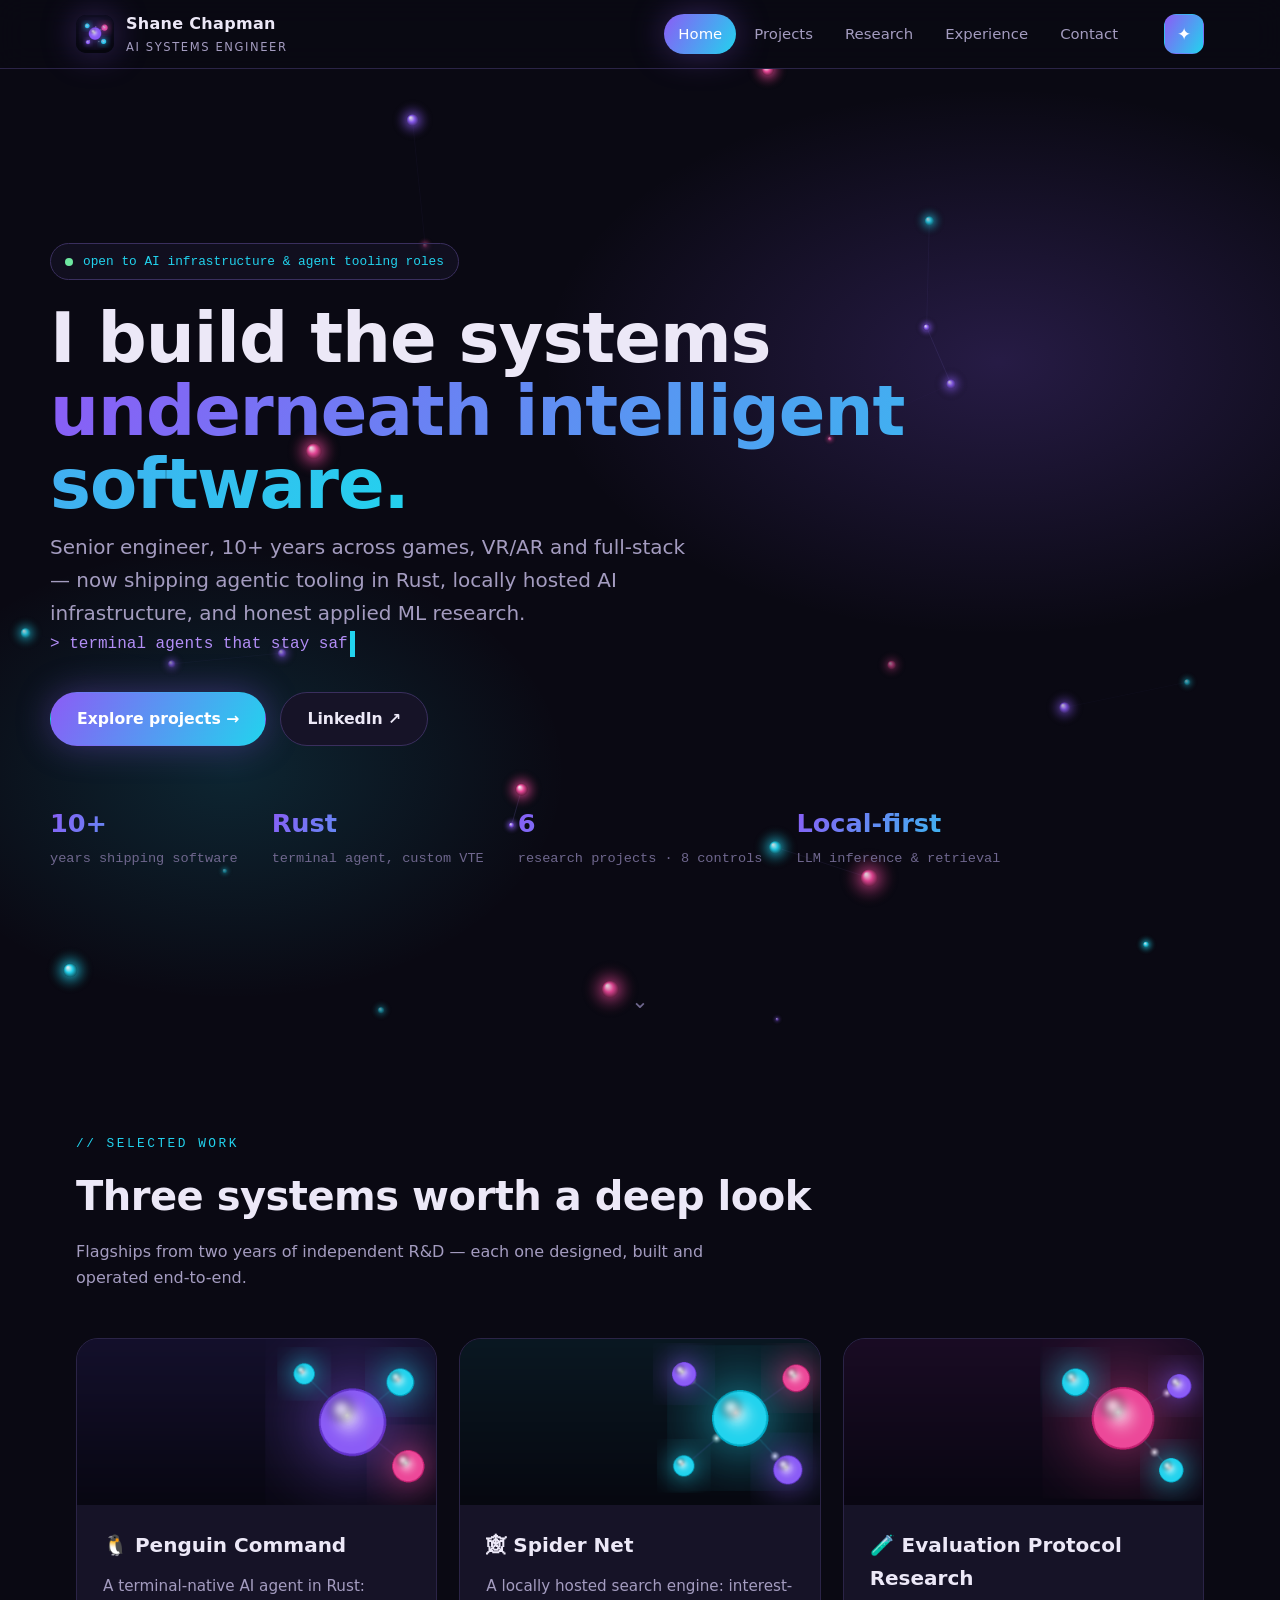
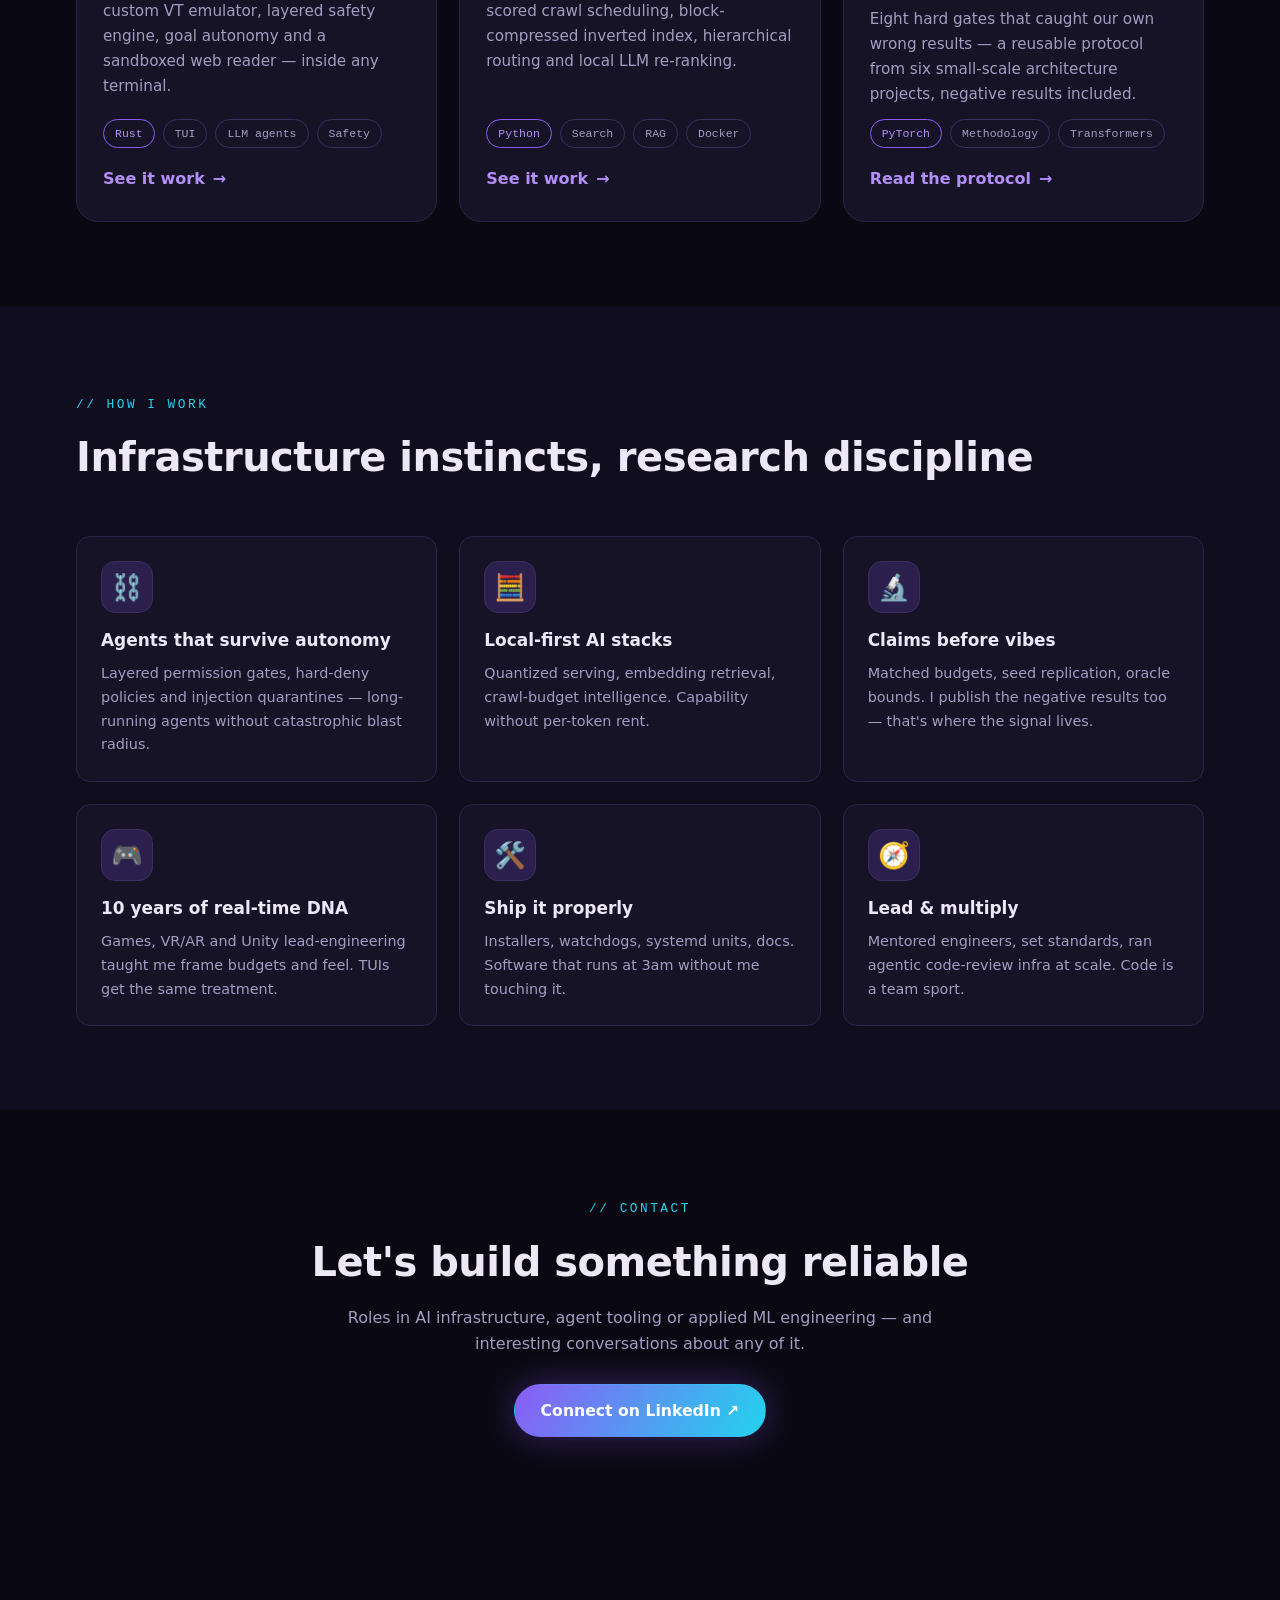
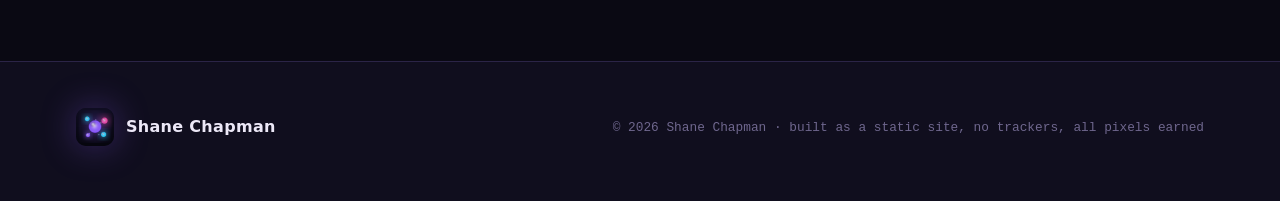
==== commit 6ab16563: "Remove light theme; dark-only with color-scheme meta" ====
--- a/index.html
+++ b/index.html
@@ -3,6 +3,7 @@
 <head>
 <meta charset="UTF-8">
 <meta name="viewport" content="width=device-width, initial-scale=1.0">
+<meta name="color-scheme" content="dark">
 <title>Shane Chapman — AI Systems Engineer</title>
 <meta name="description" content="Systems engineer at the intersection of infrastructure and applied AI. Terminal agents in Rust, locally hosted search, transformer architecture research.">
 <meta property="og:title" content="Shane Chapman — AI Systems Engineer">
@@ -26,7 +27,6 @@
       <a href="#contact">Contact</a>
     </div>
     <div class="nav-ctrls">
-      <button class="icon-btn" id="theme-toggle" aria-label="Toggle light/dark theme"><span class="tip">Switch mode</span></button>
       <button class="icon-btn on" id="motion-toggle" aria-label="Toggle animations" aria-pressed="true">✦<span class="tip">Animations ON — click to disable</span></button>
     </div>
   </nav>
--- a/assets/css/style.css
+++ b/assets/css/style.css
@@ -13,12 +13,6 @@
   --font-ui:"Segoe UI Variable Display","Segoe UI",system-ui,-apple-system,"Noto Sans",sans-serif;
   --font-mono:"Hack","Adwaita Mono",ui-monospace,"Cascadia Mono",monospace;
 }
-[data-theme="light"]{
-  --bg:#f4f2fb; --bg2:#ece8f9; --panel:#ffffff; --panel2:#f3f0fc;
-  --line:#ddd6ef; --line2:#c9bfe8;
-  --ink:#1d1733; --ink-dim:#5a5178; --ink-faint:#8b82ab;
-  --shadow:0 18px 44px -20px rgba(60,30,120,.28);
-}
 *{box-sizing:border-box;margin:0;padding:0}
 html{scroll-behavior:smooth}
 body{background:var(--bg);color:var(--ink);font-family:var(--font-ui);line-height:1.65;overflow-x:hidden}
@@ -41,7 +35,6 @@
 .nav-links a{color:var(--ink-dim);padding:8px 14px;border-radius:999px;font-size:.93rem;font-weight:500;transition:.2s}
 .nav-links a:hover{color:var(--ink);background:var(--panel2);text-decoration:none}
 .nav-links a.active{color:#fff;background:var(--grad);box-shadow:var(--glow)}
-[data-theme="light"] .nav-links a.active{color:#fff}
 .nav-ctrls{display:flex;gap:8px;align-items:center;margin-left:10px}
 .icon-btn{width:40px;height:40px;border-radius:12px;border:1px solid var(--line);background:var(--panel);
   color:var(--ink-dim);cursor:pointer;display:grid;place-items:center;font-size:1.05rem;transition:.2s;position:relative}
@@ -131,7 +124,6 @@
 .tbl td:first-child{color:var(--violet-2);font-weight:600;white-space:nowrap}
 .codeblock{background:#0d0b18;border:1px solid var(--line);border-radius:var(--r-md);padding:20px 24px;
   font-size:.84rem;line-height:1.75;color:#c9c2e4;overflow-x:auto;white-space:pre}
-[data-theme="light"] .codeblock{background:#161327}
 .codeblock .cm{color:#6f678e}.codeblock .k{color:var(--violet-2)}.codeblock .s{color:var(--green)}
 
 /* ---------- timeline ---------- */
@@ -249,3 +241,7 @@
 [data-detail]{cursor:pointer}
 .tbl tbody tr[data-detail]:hover td:first-child{text-decoration:underline dotted var(--violet);text-underline-offset:5px}
 .tbl tbody tr[data-detail] td:last-child::after{content:" ⓘ";color:var(--ink-faint)}
+
+/* big-number tiles */
+.bignum{font-family:var(--font-mono);font-size:1.75rem;font-weight:700;background:var(--grad);
+  -webkit-background-clip:text;background-clip:text;color:transparent;margin-bottom:6px}
